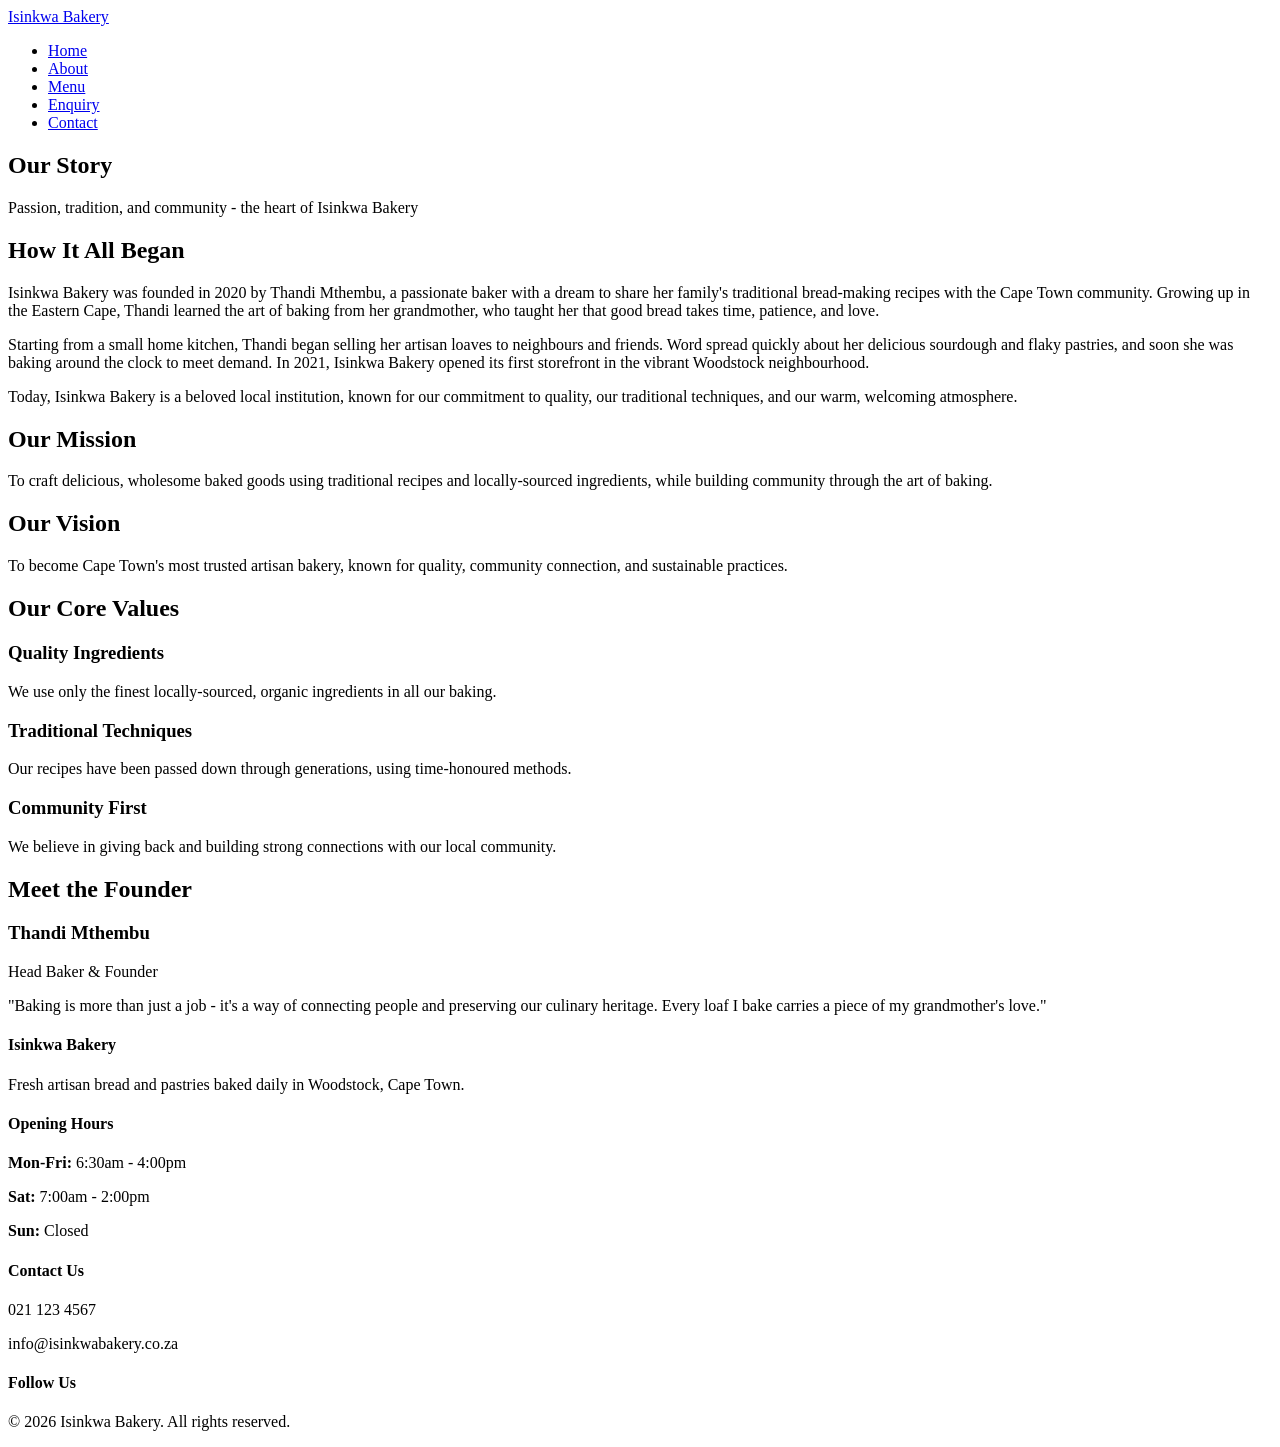
==== WEDE5020 PRACTICAL ST10485117/about.html @ 88b8033e "Add files via upload" ====
<!DOCTYPE html>
<html lang="en">
<head>
    <title>About Us - Isinkwa Bakery</title>
    
</head>
<body>

<header class="header">
    <div class="container">
        <div class="logo">
            <a href="index.html">
                <alt="Isinkwa Bakery Logo" height="60">
                <span class="logo-text">Isinkwa Bakery</span>
            </a>
        </div>
        <nav class="nav-menu">
            <ul>
                <li><a href="index.html">Home</a></li>
                <li><a href="about.html" class="active">About</a></li>
                <li><a href="menu.html">Menu</a></li>
                <li><a href="enquiry.html">Enquiry</a></li>
                <li><a href="contact.html">Contact</a></li>
            </ul>
        </nav>
        <div class="menu-toggle">
            <i class="fas fa-bars"></i>
        </div>
    </div>
</header>

<main>

    <section class="page-header">
        <div class="container">
            <h1>Our Story</h1>
            <p>Passion, tradition, and community - the heart of Isinkwa Bakery</p>
        </div>
    </section>

    <section class="about-story">
        <div class="container">
            <div class="about-grid">
                <div class="about-text">
                    <h2>How It All Began</h2>
                    <p>Isinkwa Bakery was founded in 2020 by Thandi Mthembu, a passionate baker with a dream to share her family's traditional bread-making recipes with the Cape Town community. Growing up in the Eastern Cape, Thandi learned the art of baking from her grandmother, who taught her that good bread takes time, patience, and love.</p>
                    <p>Starting from a small home kitchen, Thandi began selling her artisan loaves to neighbours and friends. Word spread quickly about her delicious sourdough and flaky pastries, and soon she was baking around the clock to meet demand. In 2021, Isinkwa Bakery opened its first storefront in the vibrant Woodstock neighbourhood.</p>
                    <p>Today, Isinkwa Bakery is a beloved local institution, known for our commitment to quality, our traditional techniques, and our warm, welcoming atmosphere.</p>
                </div>
                <div class="about-image">
                    <alt="Isinkwa Bakery Interior">
                </div>
            </div>
        </div>
    </section>

    <section class="mission-vision">
        <div class="container">
            <div class="mission-box">
                <h2><i class="fas fa-bullseye"></i> Our Mission</h2>
                <p>To craft delicious, wholesome baked goods using traditional recipes and locally-sourced ingredients, while building community through the art of baking.</p>
            </div>
            <div class="vision-box">
                <h2><i class="fas fa-eye"></i> Our Vision</h2>
                <p>To become Cape Town's most trusted artisan bakery, known for quality, community connection, and sustainable practices.</p>
            </div>
        </div>
    </section>

    <section class="values">
        <div class="container">
            <h2>Our Core Values</h2>
            <div class="values-grid">
                <div class="value-card">
                    <i class="fas fa-leaf"></i>
                    <h3>Quality Ingredients</h3>
                    <p>We use only the finest locally-sourced, organic ingredients in all our baking.</p>
                </div>
                <div class="value-card">
                    <i class="fas fa-hand-holding-heart"></i>
                    <h3>Traditional Techniques</h3>
                    <p>Our recipes have been passed down through generations, using time-honoured methods.</p>
                </div>
                <div class="value-card">
                    <i class="fas fa-users"></i>
                    <h3>Community First</h3>
                    <p>We believe in giving back and building strong connections with our local community.</p>
                </div>
            </div>
        </div>
    </section>

    <section class="founder">
        <div class="container">
            <h2>Meet the Founder</h2>
            <div class="founder-card">
                <src="images/founder.jpg" alt="Thandi Mthembu - Founder of Isinkwa Bakery">
                <h3>Thandi Mthembu</h3>
                <p class="founder-title">Head Baker & Founder</p>
                <p>"Baking is more than just a job - it's a way of connecting people and preserving our culinary heritage. Every loaf I bake carries a piece of my grandmother's love."</p>
            </div>
        </div>
    </section>

</main>

<!-- ========== FOOTER ========== -->
<footer class="footer">
    <div class="container">
        <div class="footer-grid">
            <div class="footer-about">
                <h4>Isinkwa Bakery</h4>
                <p>Fresh artisan bread and pastries baked daily in Woodstock, Cape Town.</p>
            </div>
            <div class="footer-hours">
                <h4>Opening Hours</h4>
                <p><strong>Mon-Fri:</strong> 6:30am - 4:00pm</p>
                <p><strong>Sat:</strong> 7:00am - 2:00pm</p>
                <p><strong>Sun:</strong> Closed</p>
            </div>
            <div class="footer-contact">
                <h4>Contact Us</h4>
                <p><i class="fas fa-phone"></i> 021 123 4567</p>
                <p><i class="fas fa-envelope"></i> info@isinkwabakery.co.za</p>
            </div>
            <div class="footer-social">
                <h4>Follow Us</h4>
                <div class="social-icons">
                    <a href="#"><i class="fab fa-facebook"></i></a>
                    <a href="#"><i class="fab fa-instagram"></i></a>
                    <a href="#"><i class="fab fa-twitter"></i></a>
                </div>
            </div>
        </div>
        <div class="footer-bottom">
            <p>&copy; 2026 Isinkwa Bakery. All rights reserved.</p>
        </div>
    </div>
</footer>

<script src="js/script.js"></script>

</body>
</html>
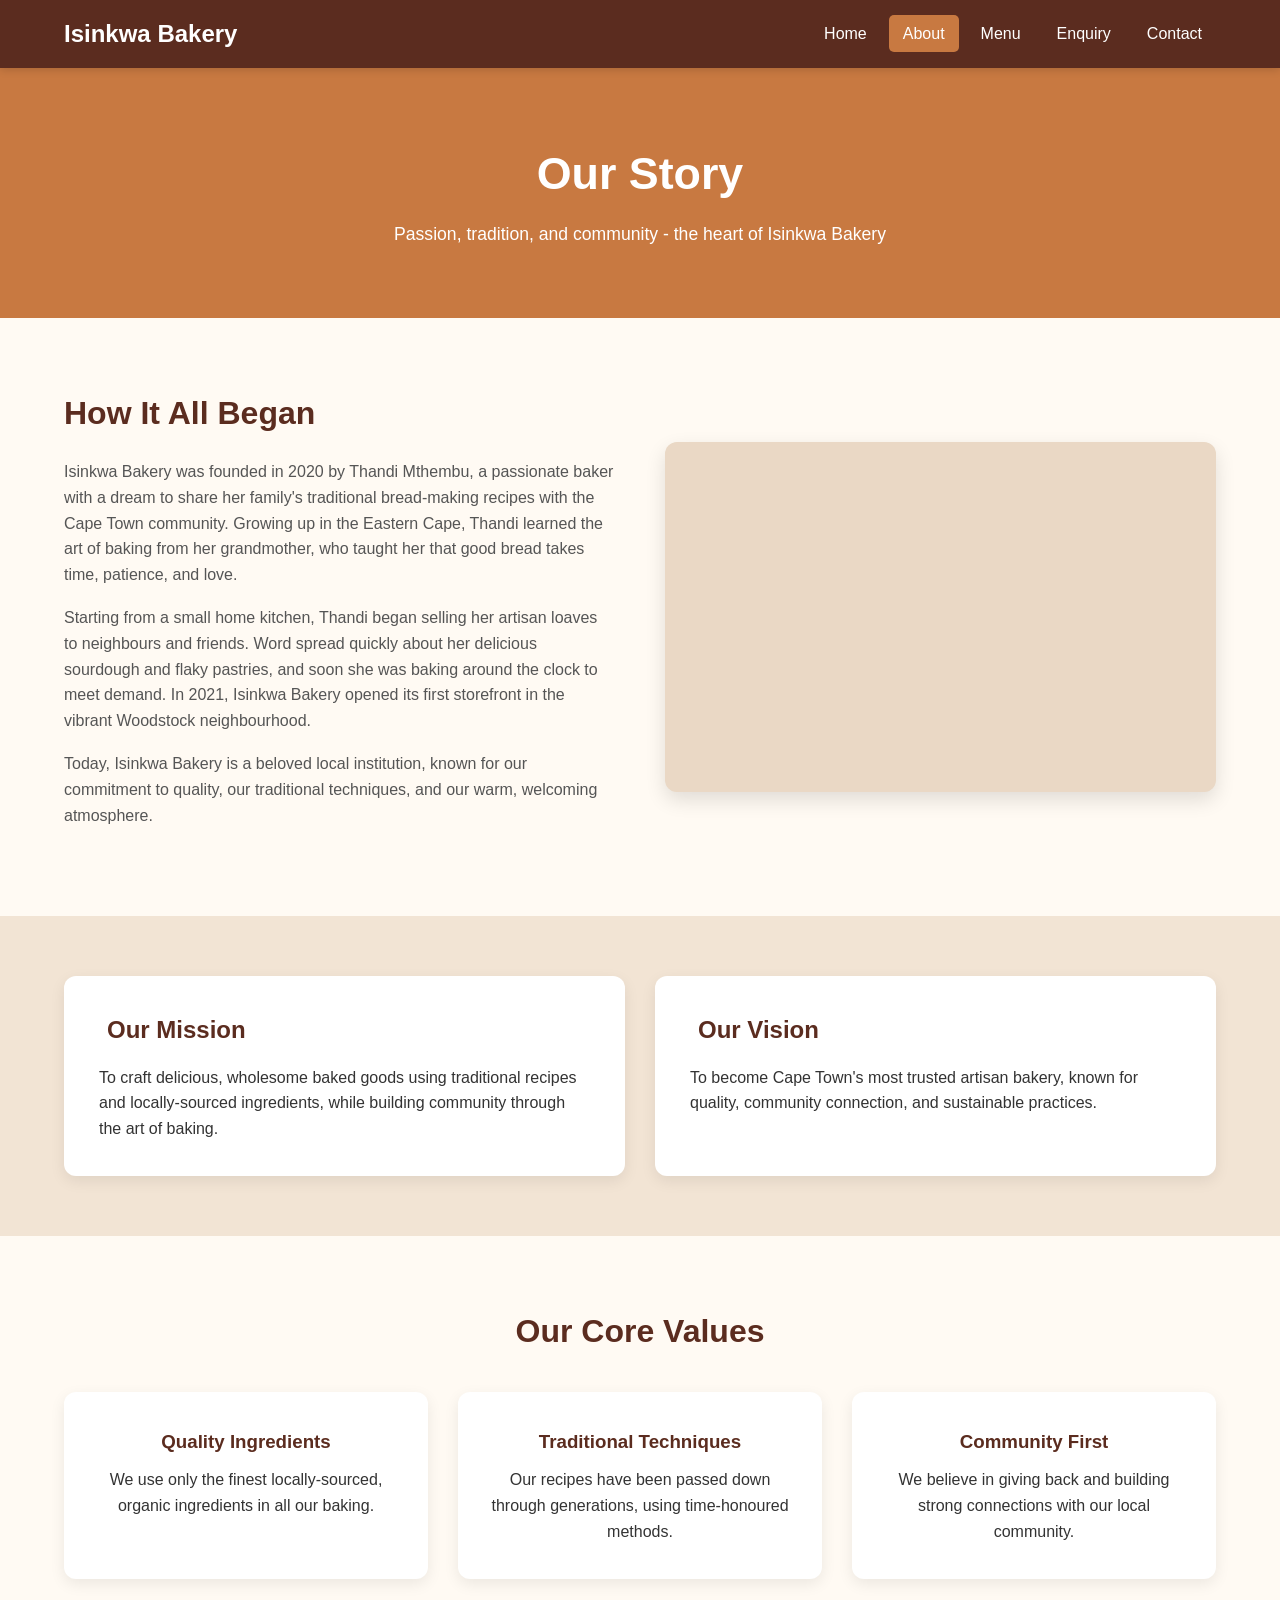
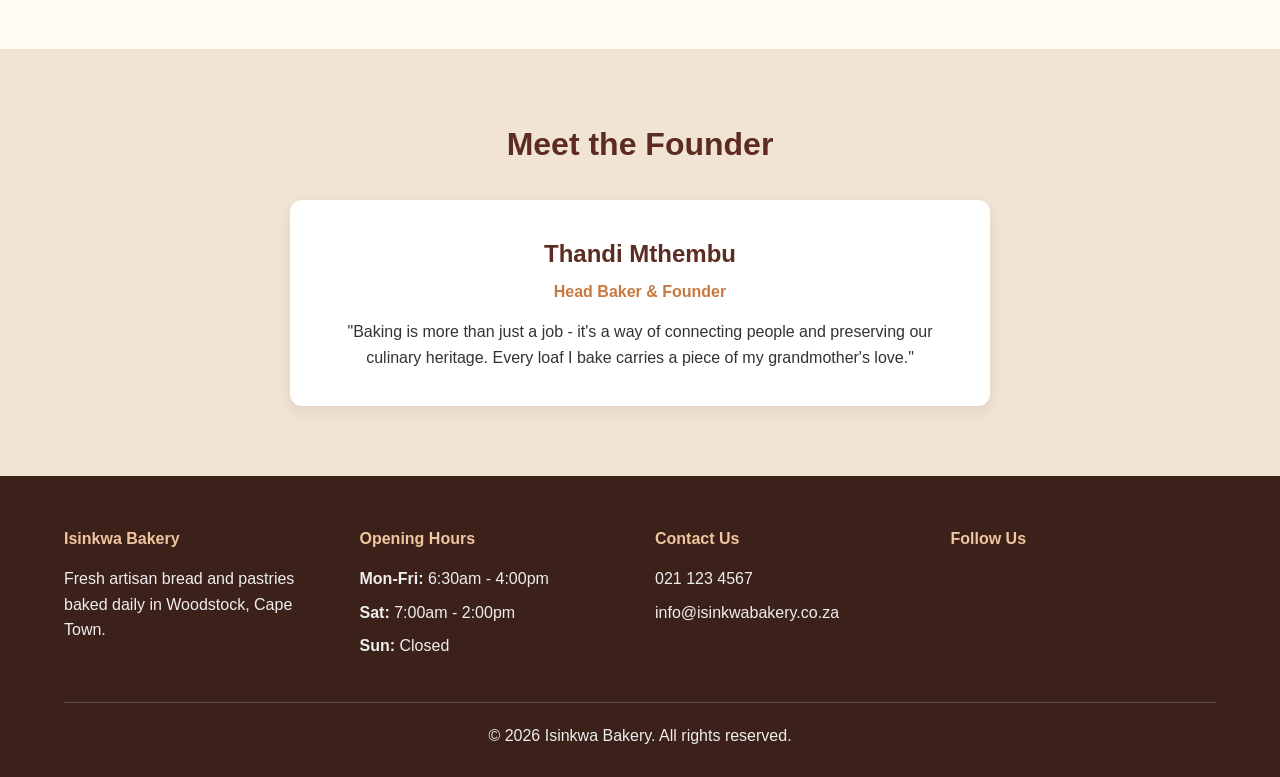
==== commit f166e65c: "Add files via upload" ====
--- a/WEDE5020 PRACTICAL ST10485117/about.html
+++ b/WEDE5020 PRACTICAL ST10485117/about.html
@@ -1,144 +1,263 @@
-<!DOCTYPE html>
-<html lang="en">
-<head>
-    <title>About Us - Isinkwa Bakery</title>
+<!DOCTYPE html> 
+
+<html lang="en"> 
+
+<head> 
+
+    <title>About Us - Isinkwa Bakery</title> 
+    <link rel="stylesheet" href=style.css>
+
+
+</head> 
+
+<body>
     
-</head>
-<body>
-
-<header class="header">
-    <div class="container">
-        <div class="logo">
-            <a href="index.html">
-                <alt="Isinkwa Bakery Logo" height="60">
-                <span class="logo-text">Isinkwa Bakery</span>
-            </a>
-        </div>
-        <nav class="nav-menu">
-            <ul>
-                <li><a href="index.html">Home</a></li>
-                <li><a href="about.html" class="active">About</a></li>
-                <li><a href="menu.html">Menu</a></li>
-                <li><a href="enquiry.html">Enquiry</a></li>
-                <li><a href="contact.html">Contact</a></li>
-            </ul>
-        </nav>
-        <div class="menu-toggle">
-            <i class="fas fa-bars"></i>
-        </div>
-    </div>
-</header>
-
-<main>
-
-    <section class="page-header">
-        <div class="container">
-            <h1>Our Story</h1>
-            <p>Passion, tradition, and community - the heart of Isinkwa Bakery</p>
-        </div>
-    </section>
-
-    <section class="about-story">
-        <div class="container">
-            <div class="about-grid">
-                <div class="about-text">
-                    <h2>How It All Began</h2>
-                    <p>Isinkwa Bakery was founded in 2020 by Thandi Mthembu, a passionate baker with a dream to share her family's traditional bread-making recipes with the Cape Town community. Growing up in the Eastern Cape, Thandi learned the art of baking from her grandmother, who taught her that good bread takes time, patience, and love.</p>
-                    <p>Starting from a small home kitchen, Thandi began selling her artisan loaves to neighbours and friends. Word spread quickly about her delicious sourdough and flaky pastries, and soon she was baking around the clock to meet demand. In 2021, Isinkwa Bakery opened its first storefront in the vibrant Woodstock neighbourhood.</p>
-                    <p>Today, Isinkwa Bakery is a beloved local institution, known for our commitment to quality, our traditional techniques, and our warm, welcoming atmosphere.</p>
-                </div>
-                <div class="about-image">
-                    <alt="Isinkwa Bakery Interior">
-                </div>
-            </div>
-        </div>
-    </section>
-
-    <section class="mission-vision">
-        <div class="container">
-            <div class="mission-box">
-                <h2><i class="fas fa-bullseye"></i> Our Mission</h2>
-                <p>To craft delicious, wholesome baked goods using traditional recipes and locally-sourced ingredients, while building community through the art of baking.</p>
-            </div>
-            <div class="vision-box">
-                <h2><i class="fas fa-eye"></i> Our Vision</h2>
-                <p>To become Cape Town's most trusted artisan bakery, known for quality, community connection, and sustainable practices.</p>
-            </div>
-        </div>
-    </section>
-
-    <section class="values">
-        <div class="container">
-            <h2>Our Core Values</h2>
-            <div class="values-grid">
-                <div class="value-card">
-                    <i class="fas fa-leaf"></i>
-                    <h3>Quality Ingredients</h3>
-                    <p>We use only the finest locally-sourced, organic ingredients in all our baking.</p>
-                </div>
-                <div class="value-card">
-                    <i class="fas fa-hand-holding-heart"></i>
-                    <h3>Traditional Techniques</h3>
-                    <p>Our recipes have been passed down through generations, using time-honoured methods.</p>
-                </div>
-                <div class="value-card">
-                    <i class="fas fa-users"></i>
-                    <h3>Community First</h3>
-                    <p>We believe in giving back and building strong connections with our local community.</p>
-                </div>
-            </div>
-        </div>
-    </section>
-
-    <section class="founder">
-        <div class="container">
-            <h2>Meet the Founder</h2>
-            <div class="founder-card">
-                <src="images/founder.jpg" alt="Thandi Mthembu - Founder of Isinkwa Bakery">
-                <h3>Thandi Mthembu</h3>
-                <p class="founder-title">Head Baker & Founder</p>
-                <p>"Baking is more than just a job - it's a way of connecting people and preserving our culinary heritage. Every loaf I bake carries a piece of my grandmother's love."</p>
-            </div>
-        </div>
-    </section>
-
-</main>
-
-<!-- ========== FOOTER ========== -->
-<footer class="footer">
-    <div class="container">
-        <div class="footer-grid">
-            <div class="footer-about">
-                <h4>Isinkwa Bakery</h4>
-                <p>Fresh artisan bread and pastries baked daily in Woodstock, Cape Town.</p>
-            </div>
-            <div class="footer-hours">
-                <h4>Opening Hours</h4>
-                <p><strong>Mon-Fri:</strong> 6:30am - 4:00pm</p>
-                <p><strong>Sat:</strong> 7:00am - 2:00pm</p>
-                <p><strong>Sun:</strong> Closed</p>
-            </div>
-            <div class="footer-contact">
-                <h4>Contact Us</h4>
-                <p><i class="fas fa-phone"></i> 021 123 4567</p>
-                <p><i class="fas fa-envelope"></i> info@isinkwabakery.co.za</p>
-            </div>
-            <div class="footer-social">
-                <h4>Follow Us</h4>
-                <div class="social-icons">
-                    <a href="#"><i class="fab fa-facebook"></i></a>
-                    <a href="#"><i class="fab fa-instagram"></i></a>
-                    <a href="#"><i class="fab fa-twitter"></i></a>
-                </div>
-            </div>
-        </div>
-        <div class="footer-bottom">
-            <p>&copy; 2026 Isinkwa Bakery. All rights reserved.</p>
-        </div>
-    </div>
-</footer>
-
-<script src="js/script.js"></script>
-
-</body>
+<header class="header"> 
+
+    <div class="container"> 
+
+        <div class="logo"> 
+
+            <a href="index.html"> 
+
+                <alt="Isinkwa Bakery Logo" height="60"> 
+
+                <span class="logo-text">Isinkwa Bakery</span> 
+
+            </a> 
+
+        </div> 
+
+        <nav class="nav-menu"> 
+
+            <ul> 
+
+                <li><a href="index.html">Home</a></li> 
+
+                <li><a href="about.html" class="active">About</a></li> 
+
+                <li><a href="menu.html">Menu</a></li> 
+
+                <li><a href="enquiry.html">Enquiry</a></li> 
+
+                <li><a href="contact.html">Contact</a></li> 
+
+            </ul> 
+
+        </nav> 
+
+        <div class="menu-toggle"> 
+
+            <i class="fas fa-bars"></i> 
+
+        </div> 
+
+    </div> 
+
+</header> 
+
+<main> 
+
+    <section class="page-header"> 
+
+        <div class="container"> 
+
+            <h1>Our Story</h1> 
+
+            <p>Passion, tradition, and community - the heart of Isinkwa Bakery</p> 
+
+        </div> 
+
+    </section> 
+
+    <section class="about-story"> 
+
+        <div class="container"> 
+
+            <div class="about-grid"> 
+
+                <div class="about-text"> 
+
+                    <h2>How It All Began</h2> 
+
+                    <p>Isinkwa Bakery was founded in 2020 by Thandi Mthembu, a passionate baker with a dream to share her family's traditional bread-making recipes with the Cape Town community. Growing up in the Eastern Cape, Thandi learned the art of baking from her grandmother, who taught her that good bread takes time, patience, and love.</p> 
+
+                    <p>Starting from a small home kitchen, Thandi began selling her artisan loaves to neighbours and friends. Word spread quickly about her delicious sourdough and flaky pastries, and soon she was baking around the clock to meet demand. In 2021, Isinkwa Bakery opened its first storefront in the vibrant Woodstock neighbourhood.</p> 
+
+                    <p>Today, Isinkwa Bakery is a beloved local institution, known for our commitment to quality, our traditional techniques, and our warm, welcoming atmosphere.</p> 
+
+                </div> 
+
+                <div class="about-image"> 
+
+                    <alt="Isinkwa Bakery Interior"> 
+
+                </div> 
+
+            </div> 
+
+        </div> 
+
+    </section> 
+
+    <section class="mission-vision"> 
+
+        <div class="container"> 
+
+            <div class="mission-box"> 
+
+                <h2><i class="fas fa-bullseye"></i> Our Mission</h2> 
+
+                <p>To craft delicious, wholesome baked goods using traditional recipes and locally-sourced ingredients, while building community through the art of baking.</p> 
+
+            </div> 
+
+            <div class="vision-box"> 
+
+                <h2><i class="fas fa-eye"></i> Our Vision</h2> 
+
+                <p>To become Cape Town's most trusted artisan bakery, known for quality, community connection, and sustainable practices.</p> 
+
+            </div> 
+
+        </div> 
+
+    </section> 
+
+    <section class="values"> 
+
+        <div class="container"> 
+
+            <h2>Our Core Values</h2> 
+
+            <div class="values-grid"> 
+
+                <div class="value-card"> 
+
+                    <i class="fas fa-leaf"></i> 
+
+                    <h3>Quality Ingredients</h3> 
+
+                    <p>We use only the finest locally-sourced, organic ingredients in all our baking.</p> 
+
+                </div> 
+
+                <div class="value-card"> 
+
+                    <i class="fas fa-hand-holding-heart"></i> 
+
+                    <h3>Traditional Techniques</h3> 
+
+                    <p>Our recipes have been passed down through generations, using time-honoured methods.</p> 
+
+                </div> 
+
+                <div class="value-card"> 
+
+                    <i class="fas fa-users"></i> 
+
+                    <h3>Community First</h3> 
+
+                    <p>We believe in giving back and building strong connections with our local community.</p> 
+
+                </div> 
+
+            </div> 
+
+        </div> 
+
+    </section> 
+
+    <section class="founder"> 
+
+        <div class="container"> 
+
+            <h2>Meet the Founder</h2> 
+
+            <div class="founder-card"> 
+
+                <src="images/founder.jpg" alt="Thandi Mthembu - Founder of Isinkwa Bakery"> 
+
+                <h3>Thandi Mthembu</h3> 
+
+                <p class="founder-title">Head Baker & Founder</p> 
+
+                <p>"Baking is more than just a job - it's a way of connecting people and preserving our culinary heritage. Every loaf I bake carries a piece of my grandmother's love."</p> 
+
+            </div> 
+
+        </div> 
+
+    </section> 
+
+</main> 
+
+<footer class="footer"> 
+
+    <div class="container"> 
+
+        <div class="footer-grid"> 
+
+            <div class="footer-about"> 
+
+                <h4>Isinkwa Bakery</h4> 
+
+                <p>Fresh artisan bread and pastries baked daily in Woodstock, Cape Town.</p> 
+
+            </div> 
+
+            <div class="footer-hours"> 
+
+                <h4>Opening Hours</h4> 
+
+                <p><strong>Mon-Fri:</strong> 6:30am - 4:00pm</p> 
+
+                <p><strong>Sat:</strong> 7:00am - 2:00pm</p> 
+
+                <p><strong>Sun:</strong> Closed</p> 
+
+            </div> 
+
+            <div class="footer-contact"> 
+
+                <h4>Contact Us</h4> 
+
+                <p><i class="fas fa-phone"></i> 021 123 4567</p> 
+
+                <p><i class="fas fa-envelope"></i> info@isinkwabakery.co.za</p> 
+
+            </div> 
+
+            <div class="footer-social"> 
+
+                <h4>Follow Us</h4> 
+
+                <div class="social-icons"> 
+
+                    <a href="#"><i class="fab fa-facebook"></i></a> 
+
+                    <a href="#"><i class="fab fa-instagram"></i></a> 
+
+                    <a href="#"><i class="fab fa-twitter"></i></a> 
+
+                </div> 
+
+            </div> 
+
+        </div> 
+
+        <div class="footer-bottom"> 
+
+            <p>&copy; 2026 Isinkwa Bakery. All rights reserved.</p> 
+
+        </div> 
+
+    </div> 
+
+</footer> 
+
+<script src="js/script.js"></script> 
+
+</body> 
+
 </html>
